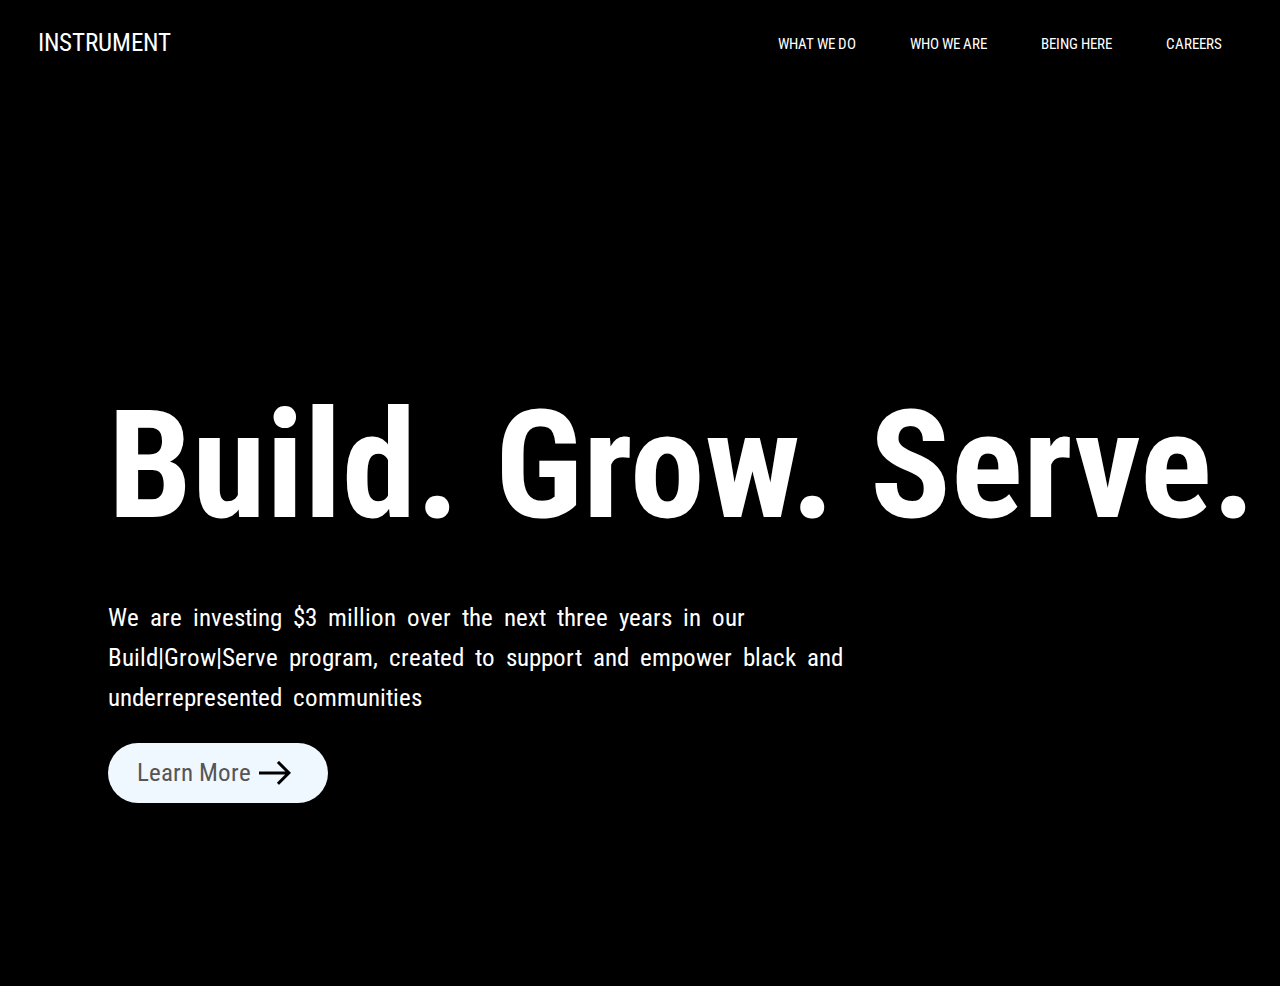
==== Web Dev Project 1/index.html @ f9c2d2bd "New website project" ====
<!DOCTYPE html>
<html lang="en">
  <head>
    <meta charset="UTF-8" />
    <meta name="viewport" content="width=device-width, initial-scale=1.0" />
    <title>Document</title>
    <link rel="stylesheet" href="css/style.css" />
    <link rel="preconnect" href="https://fonts.googleapis.com">
<link rel="preconnect" href="https://fonts.gstatic.com" crossorigin>
<link href="https://fonts.googleapis.com/css2?family=Belanosima:wght@400;600;700&family=Roboto+Condensed:ital,wght@0,300;0,400;0,700;1,300;1,400;1,700&display=swap" rel="stylesheet">
  </head>
  <body>
    <header class="header-main">
      <div class="logo">INSTRUMENT</div>
      <div class="header-right">
        <ul>
          <li><a href="#">WHAT WE DO</a></li>
          <li><a href="#">WHO WE ARE</a></li>
          <li><a href="#">BEING HERE</a></li>
          <li><a href="#">CAREERS</a></li>
        </ul>
      </div>
    </header>
    <main class="quote">
      <p class="quote-main">Build. Grow. Serve.</p>
      <div class="quote-details">
        <p>
          We are investing $3 million over the next three years in our
          <br />Build|Grow|Serve program, created to support and empower black
          and <br />underrepresented communities
        </p>
        <div class="learn-more">Learn More <img src="images/arrow_right_alt_FILL0_wght400_GRAD0_opsz48.png" alt=""></div>
      </div>
    </main>
  </body>
</html>
---- Web Dev Project 1/css/style.css ----
html {
  background-color: black;
  color: white;
  font-family: "Belanosima", sans-serif;
  font-family: "Roboto Condensed", sans-serif;
}

.header-main {
  width: 100%;
  height: 70px;
  background-color: rgb(0, 0, 0);
  display: flex;
  justify-content: space-between;
}

.logo {
  color: white;
  font-size: 25px;
  line-height: 70px;
  margin-left: 30px;
}

.header-right {
}
.header-right ul {
}
.header-right ul li {
  display: inline;
}
.header-right ul li a {
  text-decoration: none;
  color: rgb(255, 255, 255);
  line-height: 40px;
  font-size: 15px;
  margin-right: 50px;
}
.quote {
  /* background-color: red;*/
  width: 100%;
  height: 100vh;
  position: relative;
}

.quote-main {
  font-size: 150px;
  font-weight: bolder;
  position: absolute;
  left: 100px;
  top: 150px;
}
.quote-details {
  font-size: 25px;
  position: absolute;
  top: 55%;
  left: 100px;
  line-height: 20px;
}
.quote-details p {
  line-height: 40px;
  word-spacing: 5px;
}
.learn-more {
  color: #575555;
  width: 220px;
  height: 60px;
  background-color: aliceblue;
  display: flex;
  justify-content: center;
  align-items: center;
  border-radius: 30px;
}
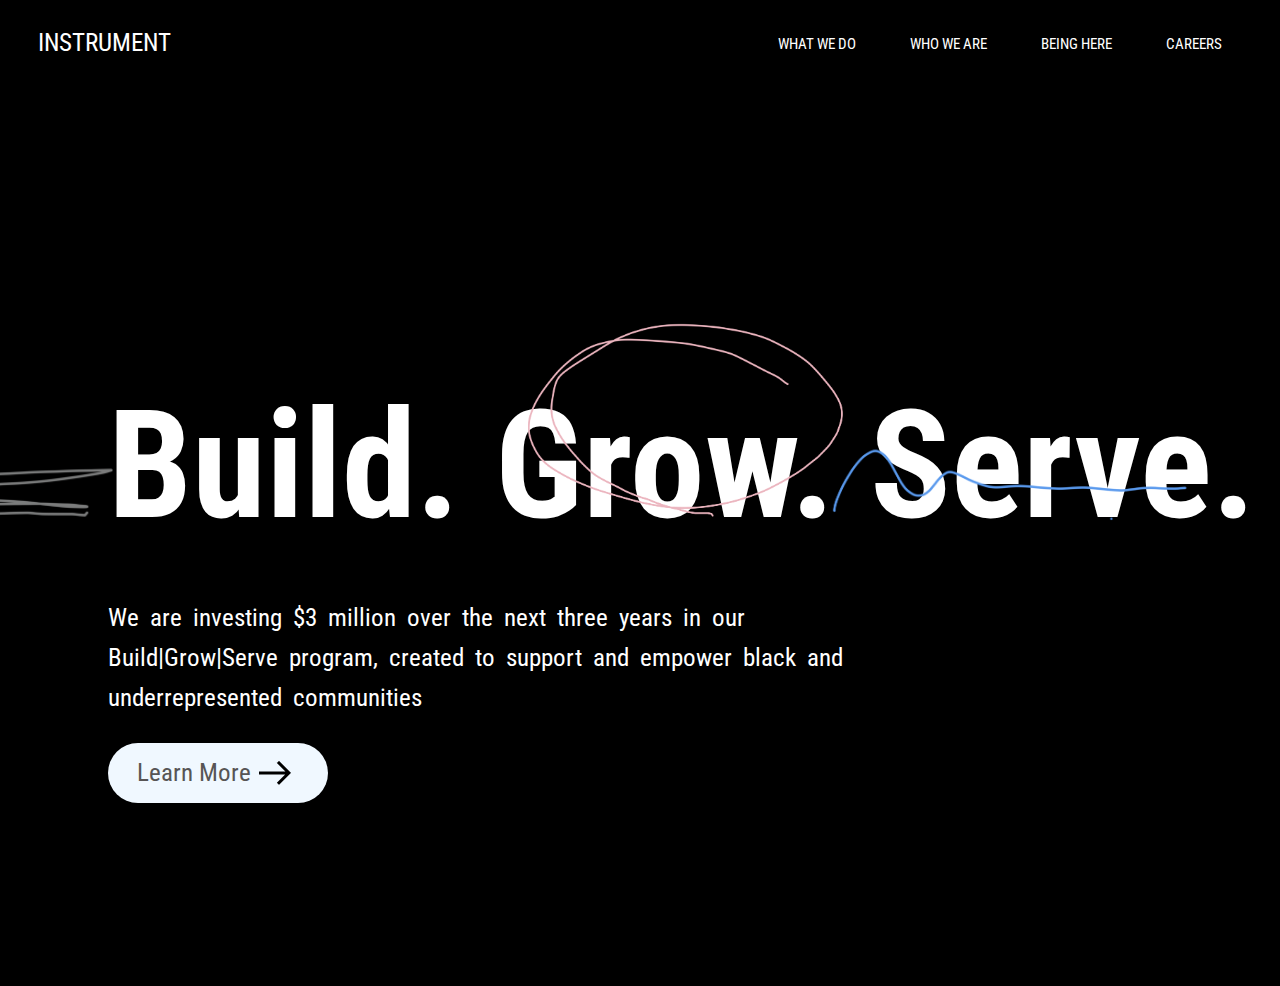
==== commit e9564498: "Added objects in quote" ====
--- a/Web Dev Project 1/index.html
+++ b/Web Dev Project 1/index.html
@@ -31,6 +31,9 @@
         </p>
         <div class="learn-more">Learn More <img src="images/arrow_right_alt_FILL0_wght400_GRAD0_opsz48.png" alt=""></div>
       </div>
+      <img src="images/lines.png" alt="" class="line-straight">
+      <img src="images/string.png" alt="" class="string-round">
+      <img src="images/scrambled-11.png" alt="" class="scramble">
     </main>
   </body>
 </html>
--- a/Web Dev Project 1/css/style.css
+++ b/Web Dev Project 1/css/style.css
@@ -1,5 +1,5 @@
 html {
-  background-color: black;
+  background-color: rgb(0, 0, 0);
   color: white;
   font-family: "Belanosima", sans-serif;
   font-family: "Roboto Condensed", sans-serif;
@@ -69,3 +69,24 @@
   align-items: center;
   border-radius: 30px;
 }
+
+.line-straight{
+  width: 1400px;
+  position: absolute;
+  bottom: 14%;
+  right: 49%;
+}
+
+.string-round{
+  width: 1000px;
+  position: absolute;
+  left: 11%;
+  top: 2.5%;
+}
+
+.scramble{
+  width: 1300px;
+  position: absolute;
+  left: 32%;
+  top: 8%;
+}